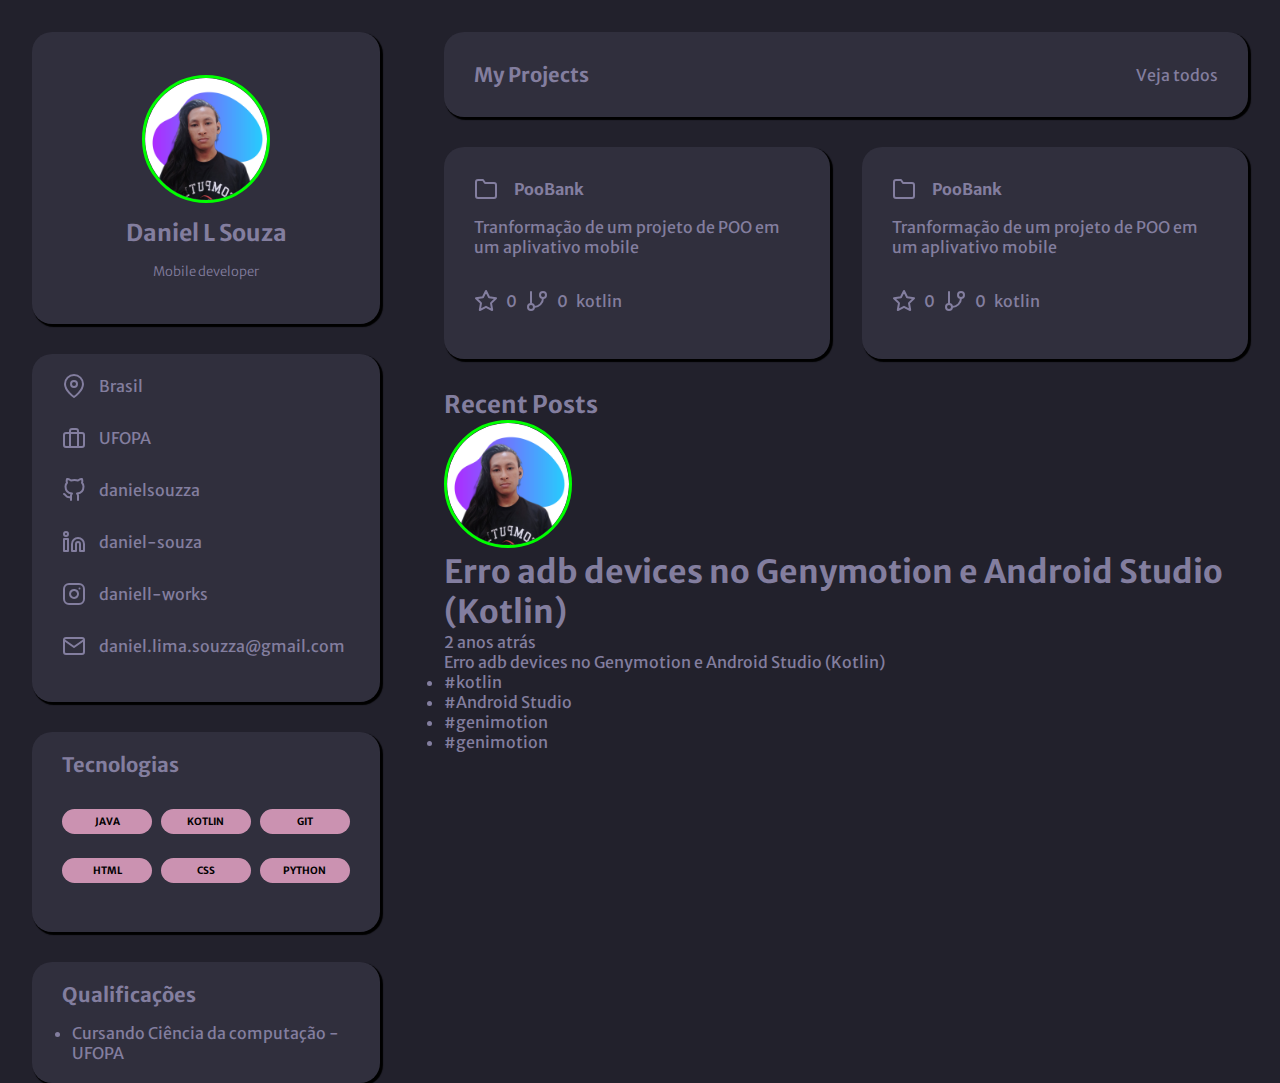
==== Portfolio/index.html @ 6a3a6810 "new projects" ====
<!DOCTYPE html>
<html lang="en">
<head>
    <meta charset="UTF-8">
    <meta http-equiv="X-UA-Compatible" content="IE=edge">
    <meta name="viewport" content="width=device-width, initial-scale=1.0">
    <title>Portfolio-DLS</title>
    <link rel="stylesheet" href="style.css">
    <link rel="preconnect" href="https://fonts.googleapis.com">
    <link rel="preconnect" href="https://fonts.gstatic.com" crossorigin>
    <link href="https://fonts.googleapis.com/css2?family=Merriweather+Sans:wght@300;400;500;700&display=swap" rel="stylesheet">
</head>
<body>
    <main class="conteainer"> 
        <section class="personal-infor">
            <div class="perfil theme">
                <img src="assets/profile-pic.png" alt="Daniel LS">
                <h2>Daniel L Souza</h2>
                <p>Mobile developer</p>
            </div>
            <div class="links theme">
                <ul>
                    <li class="link">
                        <svg width="24" height="24" viewBox="0 0 24 24" fill="none" xmlns="http://www.w3.org/2000/svg">
                            <path d="M21 10C21 17 12 23 12 23C12 23 3 17 3 10C3 7.61305 3.94821 5.32387 5.63604 3.63604C7.32387 1.94821 9.61305 1 12 1C14.3869 1 16.6761 1.94821 18.364 3.63604C20.0518 5.32387 21 7.61305 21 10Z" stroke="#837E9F" stroke-width="2" stroke-linecap="round" stroke-linejoin="round"/>
                            <path d="M12 13C13.6569 13 15 11.6569 15 10C15 8.34315 13.6569 7 12 7C10.3431 7 9 8.34315 9 10C9 11.6569 10.3431 13 12 13Z" stroke="#837E9F" stroke-width="2" stroke-linecap="round" stroke-linejoin="round"/>
                        </svg>
                        <a href="#">Brasil</a>
                    </li>
                    <li class="link">
                        <svg xmlns="http://www.w3.org/2000/svg" width="24" height="24" viewBox="0 0 24 24" fill="none" stroke="currentColor" stroke-width="2" stroke-linecap="round" stroke-linejoin="round" class="feather feather-briefcase">
                            <rect x="2" y="7" width="20" height="14" rx="2" ry="2"></rect>
                            <path d="M16 21V5a2 2 0 0 0-2-2h-4a2 2 0 0 0-2 2v16"></path>
                        </svg>
                        <a href="#">UFOPA</a>
                    </li>
                    <li class="link">
                        <svg xmlns="http://www.w3.org/2000/svg" width="24" height="24" viewBox="0 0 24 24" fill="none" stroke="currentColor" stroke-width="2" stroke-linecap="round" stroke-linejoin="round" class="feather feather-github">
                            <path d="M9 19c-5 1.5-5-2.5-7-3m14 6v-3.87a3.37 3.37 0 0 0-.94-2.61c3.14-.35 6.44-1.54 6.44-7A5.44 5.44 0 0 0 20 4.77 5.07 5.07 0 0 0 19.91 1S18.73.65 16 2.48a13.38 13.38 0 0 0-7 0C6.27.65 5.09 1 5.09 1A5.07 5.07 0 0 0 5 4.77a5.44 5.44 0 0 0-1.5 3.78c0 5.42 3.3 6.61 6.44 7A3.37 3.37 0 0 0 9 18.13V22">
                            </path>
                        </svg>
                        <a href="#">danielsouzza</a>
                    </li>
                    <li class="link">
                        <svg xmlns="http://www.w3.org/2000/svg" width="24" height="24" viewBox="0 0 24 24" fill="none" stroke="currentColor" stroke-width="2" stroke-linecap="round" stroke-linejoin="round" class="feather feather-linkedin">
                            <path d="M16 8a6 6 0 0 1 6 6v7h-4v-7a2 2 0 0 0-2-2 2 2 0 0 0-2 2v7h-4v-7a6 6 0 0 1 6-6z"></path>
                            <rect x="2" y="9" width="4" height="12"></rect>
                            <circle cx="4" cy="4" r="2"></circle>
                        </svg>
                        <a href="linkedin.com/in/daniel-souzza">daniel-souza</a>
                    </li>
                    <li class="link">
                        <svg xmlns="http://www.w3.org/2000/svg" width="24" height="24" viewBox="0 0 24 24" fill="none" stroke="currentColor" stroke-width="2" stroke-linecap="round" stroke-linejoin="round" class="feather feather-instagram">
                            <rect x="2" y="2" width="20" height="20" rx="5" ry="5"></rect>
                            <path d="M16 11.37A4 4 0 1 1 12.63 8 4 4 0 0 1 16 11.37z"></path>
                            <line x1="17.5" y1="6.5" x2="17.51" y2="6.5"></line>
                            </svg>
                        <a href="#">daniell-works</a>
                    </li>
                    <li class="link">
                        <svg xmlns="http://www.w3.org/2000/svg" width="24" height="24" viewBox="0 0 24 24" fill="none" stroke="currentColor" stroke-width="2" stroke-linecap="round" stroke-linejoin="round" class="feather feather-mail">
                            <path d="M4 4h16c1.1 0 2 .9 2 2v12c0 1.1-.9 2-2 2H4c-1.1 0-2-.9-2-2V6c0-1.1.9-2 2-2z"></path>
                            <polyline points="22,6 12,13 2,6"></polyline>
                            </svg>
                        <a href="#">daniel.lima.souzza@gmail.com</a>
                    </li>
                </ul>
            </div>
            <div class="technologies theme ">
                <h2 class="title">Tecnologias</h2>
                <ul>
                    <li class="tech">Java</li>
                    <li class="tech">Kotlin</li>
                    <li class="tech">Git</li>
                    <li class="tech">html</li>
                    <li class="tech">css</li>
                    <li class="tech">python</li>
                </ul>
            </div>
            <div class="qualification theme">
                <h2 class="title">Qualificações</h2>
                <ul>
                    <li class="">Cursando Ciência da computação - UFOPA</li>
                </ul>
            </div>
        </section>
        <section class="projects-infor">
                <header class="theme">
                    <h1 class="title">My Projects</h1>
                    <a href="#">Veja todos</a>
                </header>
                <main>
                    <section class="my-projects">
                        <div class="project-item theme">
                            <a href="#">
                                <span>
                                    <svg xmlns="http://www.w3.org/2000/svg" width="24" height="24" viewBox="0 0 24 24" fill="none" stroke="currentColor" stroke-width="2" stroke-linecap="round" stroke-linejoin="round" class="feather feather-folder">
                                        <path d="M22 19a2 2 0 0 1-2 2H4a2 2 0 0 1-2-2V5a2 2 0 0 1 2-2h5l2 3h9a2 2 0 0 1 2 2z"></path>
                                    </svg>
                                    PooBank
                                </span>
                                <p>Tranformação de um projeto de POO em um aplivativo mobile</p>
                                <div class="icon-align">
                                    <svg xmlns="http://www.w3.org/2000/svg" width="24" height="24" viewBox="0 0 24 24" fill="none" stroke="currentColor" stroke-width="2" stroke-linecap="round" stroke-linejoin="round" class="feather feather-star"><polygon points="12 2 15.09 8.26 22 9.27 17 14.14 18.18 21.02 12 17.77 5.82 21.02 7 14.14 2 9.27 8.91 8.26 12 2"></polygon>
                                    </svg>
                                    <p>0</p>
                                    <svg xmlns="http://www.w3.org/2000/svg" width="24" height="24" viewBox="0 0 24 24" fill="none" stroke="currentColor" stroke-width="2" stroke-linecap="round" stroke-linejoin="round" class="feather feather-git-branch"><line x1="6" y1="3" x2="6" y2="15"></line><circle cx="18" cy="6" r="3"></circle><circle cx="6" cy="18" r="3"></circle><path d="M18 9a9 9 0 0 1-9 9"></path>
                                    </svg>
                                    <p>0</p>
                                    <p>kotlin</p>
                                </div>
                            </a>
                        </div>
                        <div class="project-item theme">
                            <a href="#">
                                <span>
                                    <svg xmlns="http://www.w3.org/2000/svg" width="24" height="24" viewBox="0 0 24 24" fill="none" stroke="currentColor" stroke-width="2" stroke-linecap="round" stroke-linejoin="round" class="feather feather-folder">
                                        <path d="M22 19a2 2 0 0 1-2 2H4a2 2 0 0 1-2-2V5a2 2 0 0 1 2-2h5l2 3h9a2 2 0 0 1 2 2z"></path>
                                    </svg>
                                    PooBank
                                </span>
                                <p>Tranformação de um projeto de POO em um aplivativo mobile</p>
                                <div class="icon-align">
                                    <svg xmlns="http://www.w3.org/2000/svg" width="24" height="24" viewBox="0 0 24 24" fill="none" stroke="currentColor" stroke-width="2" stroke-linecap="round" stroke-linejoin="round" class="feather feather-star"><polygon points="12 2 15.09 8.26 22 9.27 17 14.14 18.18 21.02 12 17.77 5.82 21.02 7 14.14 2 9.27 8.91 8.26 12 2"></polygon>
                                    </svg>
                                    <p>0</p>
                                    <svg xmlns="http://www.w3.org/2000/svg" width="24" height="24" viewBox="0 0 24 24" fill="none" stroke="currentColor" stroke-width="2" stroke-linecap="round" stroke-linejoin="round" class="feather feather-git-branch"><line x1="6" y1="3" x2="6" y2="15"></line><circle cx="18" cy="6" r="3"></circle><circle cx="6" cy="18" r="3"></circle><path d="M18 9a9 9 0 0 1-9 9"></path>
                                    </svg>
                                    <p>0</p>
                                    <p>kotlin</p>
                                </div>
                            </a>
                        </div>
                    </section>
                    <section class="projects-recents">
                        <div>
                            <h2>Recent Posts</h2>
                        </div>

                        <div>
                            <img src="assets/profile-pic.png" alt="Daniel-LS">
                            <div>
                                <h1>Erro adb devices no Genymotion e Android Studio (Kotlin)</h1>
                                <p>2 anos atrás</p>
                                <p>Erro adb devices no Genymotion e Android Studio (Kotlin)</p>
                                <ul>
                                    <li>#kotlin</li>
                                    <li>#Android Studio</li>
                                    <li>#genimotion</li>
                                    <li>#genimotion</li>
                                </ul>
                            </div>
                        </div>
                    </section>
                </main>
        </section>
    </main>
</body>
</html>
---- Portfolio/style.css ----
*{
    color: var(--color-secundary);
    margin: 0;
    padding: 0;
    box-sizing: border-box;
    font-family: 'Merriweather Sans', sans-serif;
}

:root{
    --color-back: #22212C;
    --color-primary: #302F3D;
    --color-secundary: #837E9F;
    --color-others: #CB92B1;
    --color-border: #00FF00;
}

body{
    background: var(--color-back);
}

.conteainer{
    height: 100vh;
    display: flex;
    flex-wrap: wrap;

}

.personal-infor{
    flex: 1;
    display: flex;
    flex-direction: column;
    gap: 30px;
    margin: 2rem;
    grid-area: "perfil";
}

.theme{
    background-color: var(--color-primary);
    box-shadow: 2px 2px 1px 1px black;
    border-radius: 20px;
}

.perfil{
    justify-content: center;
    display: flex;
    align-items: center;
    flex-direction: column;
    min-width: 348px;
    min-height: 292px;
    gap: 1rem;
}


.perfil img,
.projects-recents img{
    border-radius: 50%;
    border: 3px solid var(--color-border);
    max-width: 50%;
    width: 128px;
    height: 128px;
}
.perfil h2{
    font-weight: 700;
    font-size: 23px;
    line-height: 28.91px;
}

.perfil p{
    font-weight: 300;
    font-size: 13px;
    line-height: 16.34px;
}

.links{
    min-width: 348px;
    min-height: 348px;
}

.links ul{
    display: flex;
    gap: 28px;
    padding: 20px 30px;
    flex-direction: column;
}


.link{
    display: flex;
    align-items: center;
    line-height: 0;
    gap: .8rem;
    list-style: none;
}

.link img{
    width: 24px;
    height: 24px;
    fill: white;
}

.link a{
    text-decoration: none;
}

.technologies{
    min-width: 348px;
    min-height: 200px;
    display: flex;
    padding: 20px 30px;
    flex-direction: column;
}

.title{
    font-size: 20px;
    font-weight: 700;
    line-height: 25px;
    letter-spacing: 0em;
    text-align: left;

}

.technologies li{
    margin-top: 1rem;
    display: flex;
    align-items: center;
    justify-content: center;
    font-weight: 700;
    font-size: 10px;
    line-height: 13px;
    text-align: center;
    text-transform: uppercase;
    min-width: 90px;
    min-height: 25px;
    color: black;
    border-radius: 30px;
    background-color: var(--color-others);

}

.technologies ul{
    margin-top: 1rem;
    justify-content: space-around;
    display: flex;
    flex-wrap: wrap;
    gap: 0.5rem;
    align-items: center;
}

.technologies li{
    list-style: none;
}

.qualification{
    min-width: 348px;
    min-height: auto;
    display: flex;
    padding: 20px 30px;
    flex-direction: column;
}

.qualification ul{
    margin-top: 1rem;
    padding-left: 10px;
    padding-right: 10px;
}


.projects-infor{
    margin: 2rem;
    flex: 4;

}

.projects-infor header{
    display: flex;
    align-items: center;
    justify-content: space-between;
    padding: 30px 30px;
}

.projects-infor header a{
    text-decoration: none;
}

.my-projects{
    flex-wrap: wrap;
    margin: 30px 0;
    display: flex;
    gap: 2rem;
    
}

.project-item{
    flex: 1;
    min-width: 348px;
    min-height: 186px;
    padding: 30px;
}

.project-item span{
    font-style: normal;
    font-weight: 700;
    font-size: 16px;
    line-height: 20px;
    display: flex;
    gap: 1rem;
    align-items: center;
}


.icon-align{
    margin: 1rem 0;
    display: flex;
    align-items: center;
    flex-wrap: nowrap;
    gap: .5rem;
}

.icon-align:nth-last-child(){
    align-self: end;
}


.project-item a{
    display: flex;
    flex-direction: column;
    flex-wrap: wrap;
    text-decoration: none;
    gap: 1rem;

}

.projects-recents{
    
}
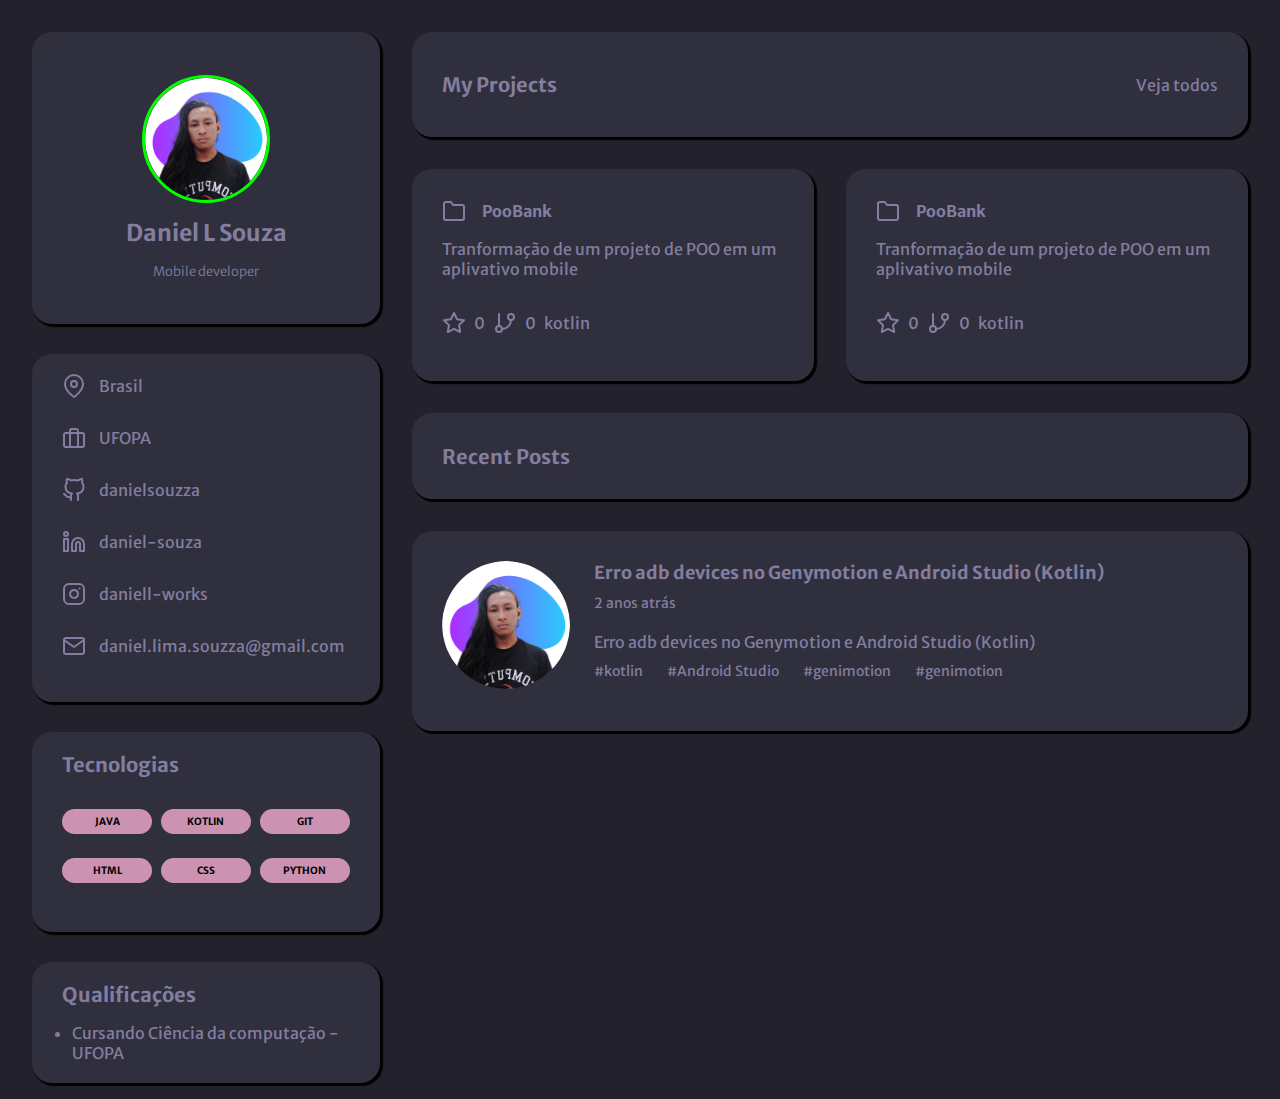
==== commit 625f2af0: "Portfolio" ====
--- a/Portfolio/index.html
+++ b/Portfolio/index.html
@@ -133,17 +133,17 @@
                         </div>
                     </section>
                     <section class="projects-recents">
-                        <div>
+                        <div class="theme">
                             <h2>Recent Posts</h2>
                         </div>
 
-                        <div>
+                        <div class="theme emphasis">
                             <img src="assets/profile-pic.png" alt="Daniel-LS">
                             <div>
-                                <h1>Erro adb devices no Genymotion e Android Studio (Kotlin)</h1>
-                                <p>2 anos atrás</p>
-                                <p>Erro adb devices no Genymotion e Android Studio (Kotlin)</p>
-                                <ul>
+                                <h2>Erro adb devices no Genymotion e Android Studio (Kotlin)</h2>
+                                <span class="mt-1">2 anos atrás</span>
+                                <p class="mt-2">Erro adb devices no Genymotion e Android Studio (Kotlin)</p>
+                                <ul class="mt-1">
                                     <li>#kotlin</li>
                                     <li>#Android Studio</li>
                                     <li>#genimotion</li>
--- a/Portfolio/style.css
+++ b/Portfolio/style.css
@@ -16,12 +16,13 @@
 
 body{
     background: var(--color-back);
+    padding: 2rem 2rem 1rem 2rem;
 }
 
 .conteainer{
-    height: 100vh;
-    display: flex;
-    flex-wrap: wrap;
+    display: flex;
+    flex-wrap: wrap;
+    gap: 2rem;
 
 }
 
@@ -30,7 +31,6 @@
     display: flex;
     flex-direction: column;
     gap: 30px;
-    margin: 2rem;
     grid-area: "perfil";
 }
 
@@ -166,16 +166,23 @@
 
 
 .projects-infor{
-    margin: 2rem;
+    display: flex;
+    flex-direction: column;
     flex: 4;
-
-}
-
+    gap: 2rem;
+
+}
+
+.projects-infor main{
+    display: flex;
+    flex-direction: column;
+    gap: 2rem;
+}
 .projects-infor header{
     display: flex;
     align-items: center;
     justify-content: space-between;
-    padding: 30px 30px;
+    padding: 40px 30px;
 }
 
 .projects-infor header a{
@@ -184,7 +191,6 @@
 
 .my-projects{
     flex-wrap: wrap;
-    margin: 30px 0;
     display: flex;
     gap: 2rem;
     
@@ -231,6 +237,73 @@
 }
 
 .projects-recents{
+    display: flex;
+    flex-direction: column;
+    gap: 2rem;
+}
+
+.projects-recents div:first-child{
+    min-height: 86px;
+    align-items:center;
+    display: flex;
+    padding-left: 30px;
     
 }
 
+.projects-recents div:first-child h2{
+    font-style: normal;
+    font-weight: 700;
+    font-size: 20px;
+    line-height: 25px;
+}
+
+.projects-recents img{
+    border: none;
+    border-radius: 100%;
+}
+
+.emphasis{
+    display: flex;
+    min-height: 200px;
+    padding: 30px;
+    gap: 1.5rem;
+}
+
+.emphasis div{
+    display: flex;
+    flex-direction: column;
+}
+
+.emphasis div h2{
+    font-style: normal;
+    font-weight: 700;
+    font-size: 18px;
+    line-height: 23px;
+}
+
+.emphasis div span{
+    font-style: normal;
+    font-weight: 400;
+    font-size: 14px;
+    line-height: 18px;
+}
+
+.emphasis div ul{
+    list-style: none;
+    display: flex;
+    flex-wrap: wrap;
+    gap: 1.5rem;
+    font-style: normal;
+    font-weight: 400;
+    font-size: 14px;
+    line-height: 18px;
+}
+
+.mt-1{
+    margin-top: 10px;
+}
+
+.mt-2{
+    margin-top: 20px;
+}
+
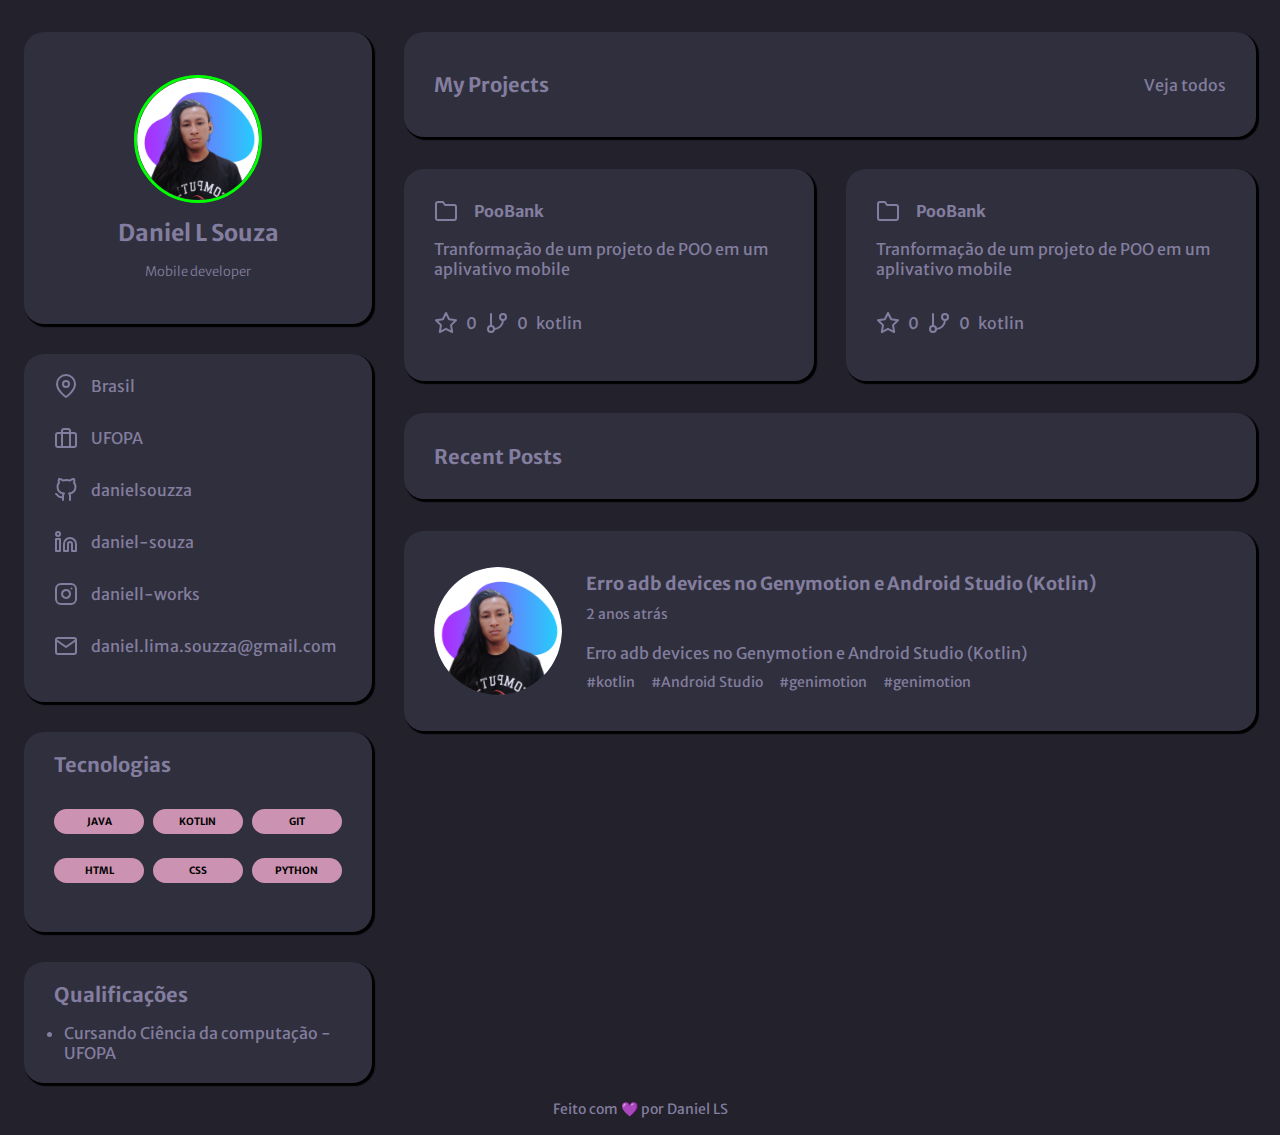
==== commit 38b57232: "Update portfolio" ====
--- a/Portfolio/index.html
+++ b/Portfolio/index.html
@@ -47,7 +47,7 @@
                             <rect x="2" y="9" width="4" height="12"></rect>
                             <circle cx="4" cy="4" r="2"></circle>
                         </svg>
-                        <a href="linkedin.com/in/daniel-souzza">daniel-souza</a>
+                        <a href="https://www.linkedin.com/in/daniel-souzza">daniel-souza</a>
                     </li>
                     <li class="link">
                         <svg xmlns="http://www.w3.org/2000/svg" width="24" height="24" viewBox="0 0 24 24" fill="none" stroke="currentColor" stroke-width="2" stroke-linecap="round" stroke-linejoin="round" class="feather feather-instagram">
@@ -155,5 +155,8 @@
                 </main>
         </section>
     </main>
+    <footer>
+        <h2>Feito com 💜 por Daniel LS</h2>
+    </footer>
 </body>
 </html>--- a/Portfolio/style.css
+++ b/Portfolio/style.css
@@ -16,7 +16,7 @@
 
 body{
     background: var(--color-back);
-    padding: 2rem 2rem 1rem 2rem;
+    padding: 2rem 1.5rem 1rem 1.5rem;
 }
 
 .conteainer{
@@ -31,7 +31,6 @@
     display: flex;
     flex-direction: column;
     gap: 30px;
-    grid-area: "perfil";
 }
 
 .theme{
@@ -264,6 +263,8 @@
 
 .emphasis{
     display: flex;
+    flex-wrap: wrap;
+    align-items: center;
     min-height: 200px;
     padding: 30px;
     gap: 1.5rem;
@@ -292,7 +293,7 @@
     list-style: none;
     display: flex;
     flex-wrap: wrap;
-    gap: 1.5rem;
+    gap: 1rem;
     font-style: normal;
     font-weight: 400;
     font-size: 14px;
@@ -307,3 +308,22 @@
     margin-top: 20px;
 }
 
+@media screen and (max-width: 1158px){
+    .emphasis {
+        justify-content: center;
+    }
+}
+
+footer{
+    margin-top: 1rem ;
+    display: flex;
+    align-items: center;
+    justify-content: center;
+}
+
+footer h2{
+    font-style: normal;
+    font-weight: 400;
+    font-size: 14px;
+    line-height: 20px;
+}
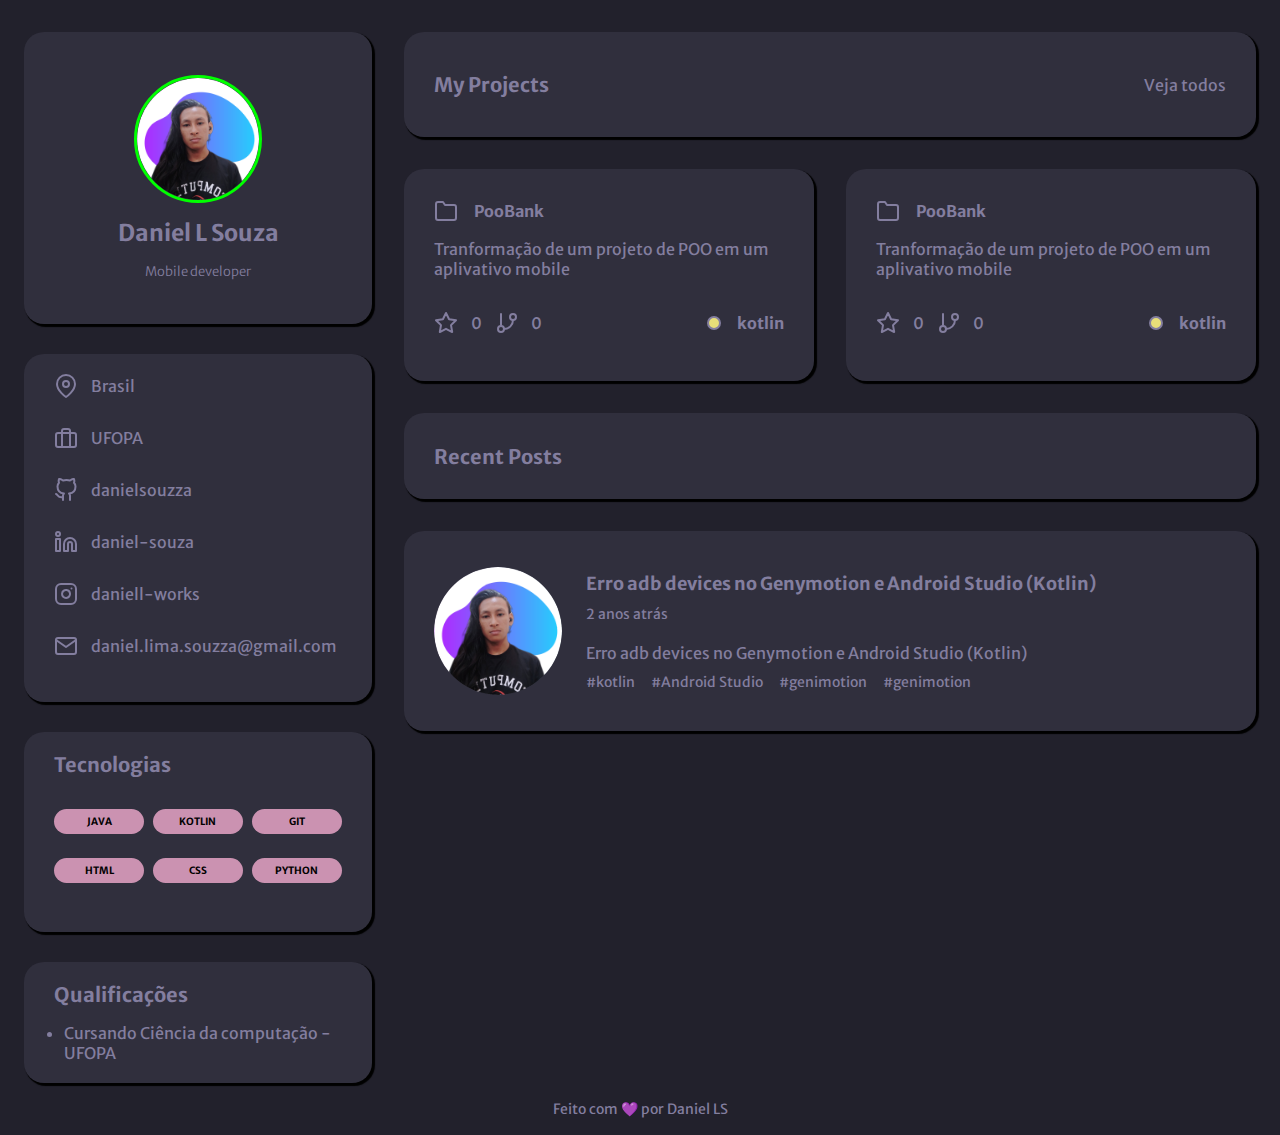
==== commit 24c1fa90: "Portfolio: UI Updates" ====
--- a/Portfolio/index.html
+++ b/Portfolio/index.html
@@ -101,13 +101,15 @@
                                 </span>
                                 <p>Tranformação de um projeto de POO em um aplivativo mobile</p>
                                 <div class="icon-align">
-                                    <svg xmlns="http://www.w3.org/2000/svg" width="24" height="24" viewBox="0 0 24 24" fill="none" stroke="currentColor" stroke-width="2" stroke-linecap="round" stroke-linejoin="round" class="feather feather-star"><polygon points="12 2 15.09 8.26 22 9.27 17 14.14 18.18 21.02 12 17.77 5.82 21.02 7 14.14 2 9.27 8.91 8.26 12 2"></polygon>
-                                    </svg>
-                                    <p>0</p>
-                                    <svg xmlns="http://www.w3.org/2000/svg" width="24" height="24" viewBox="0 0 24 24" fill="none" stroke="currentColor" stroke-width="2" stroke-linecap="round" stroke-linejoin="round" class="feather feather-git-branch"><line x1="6" y1="3" x2="6" y2="15"></line><circle cx="18" cy="6" r="3"></circle><circle cx="6" cy="18" r="3"></circle><path d="M18 9a9 9 0 0 1-9 9"></path>
-                                    </svg>
-                                    <p>0</p>
-                                    <p>kotlin</p>
+                                    <div>
+                                        <svg xmlns="http://www.w3.org/2000/svg" width="24" height="24" viewBox="0 0 24 24" fill="none" stroke="currentColor" stroke-width="2" stroke-linecap="round" stroke-linejoin="round" class="feather feather-star"><polygon points="12 2 15.09 8.26 22 9.27 17 14.14 18.18 21.02 12 17.77 5.82 21.02 7 14.14 2 9.27 8.91 8.26 12 2"></polygon>
+                                        </svg>
+                                        <p>0</p>
+                                        <svg xmlns="http://www.w3.org/2000/svg" width="24" height="24" viewBox="0 0 24 24" fill="none" stroke="currentColor" stroke-width="2" stroke-linecap="round" stroke-linejoin="round" class="feather feather-git-branch"><line x1="6" y1="3" x2="6" y2="15"></line><circle cx="18" cy="6" r="3"></circle><circle cx="6" cy="18" r="3"></circle><path d="M18 9a9 9 0 0 1-9 9"></path>
+                                        </svg>
+                                        <p>0</p>
+                                    </div>
+                                    <span>kotlin</span>
                                 </div>
                             </a>
                         </div>
@@ -121,13 +123,16 @@
                                 </span>
                                 <p>Tranformação de um projeto de POO em um aplivativo mobile</p>
                                 <div class="icon-align">
-                                    <svg xmlns="http://www.w3.org/2000/svg" width="24" height="24" viewBox="0 0 24 24" fill="none" stroke="currentColor" stroke-width="2" stroke-linecap="round" stroke-linejoin="round" class="feather feather-star"><polygon points="12 2 15.09 8.26 22 9.27 17 14.14 18.18 21.02 12 17.77 5.82 21.02 7 14.14 2 9.27 8.91 8.26 12 2"></polygon>
-                                    </svg>
-                                    <p>0</p>
-                                    <svg xmlns="http://www.w3.org/2000/svg" width="24" height="24" viewBox="0 0 24 24" fill="none" stroke="currentColor" stroke-width="2" stroke-linecap="round" stroke-linejoin="round" class="feather feather-git-branch"><line x1="6" y1="3" x2="6" y2="15"></line><circle cx="18" cy="6" r="3"></circle><circle cx="6" cy="18" r="3"></circle><path d="M18 9a9 9 0 0 1-9 9"></path>
-                                    </svg>
-                                    <p>0</p>
-                                    <p>kotlin</p>
+                                    <div>
+                                        <svg xmlns="http://www.w3.org/2000/svg" width="24" height="24" viewBox="0 0 24 24" fill="none" stroke="currentColor" stroke-width="2" stroke-linecap="round" stroke-linejoin="round" class="feather feather-star"><polygon points="12 2 15.09 8.26 22 9.27 17 14.14 18.18 21.02 12 17.77 5.82 21.02 7 14.14 2 9.27 8.91 8.26 12 2"></polygon>
+                                        </svg>
+                                        <p>0</p>
+                                        <svg xmlns="http://www.w3.org/2000/svg" width="24" height="24" viewBox="0 0 24 24" fill="none" stroke="currentColor" stroke-width="2" stroke-linecap="round" stroke-linejoin="round" class="feather feather-git-branch"><line x1="6" y1="3" x2="6" y2="15"></line><circle cx="18" cy="6" r="3"></circle><circle cx="6" cy="18" r="3"></circle><path d="M18 9a9 9 0 0 1-9 9"></path>
+                                        </svg>
+                                        <p>0</p>
+                                    </div>
+                                        
+                                    <span>kotlin</span>
                                 </div>
                             </a>
                         </div>
--- a/Portfolio/style.css
+++ b/Portfolio/style.css
@@ -216,14 +216,28 @@
 .icon-align{
     margin: 1rem 0;
     display: flex;
-    align-items: center;
-    flex-wrap: nowrap;
+    line-height: 0;
+    align-items: center;
+    justify-content: space-between;
+    flex-wrap: wrap;
     gap: .5rem;
 }
 
-.icon-align:nth-last-child(){
-    align-self: end;
-}
+.icon-align div{
+    display: flex;
+    align-items: center;
+    gap: .8rem;
+}
+
+.icon-align span::before{
+    content: '';
+    border-radius: 50%;
+    background-color: #E7DE79;
+    border: 2px solid #837E9F;
+    width: 10px;
+    height: 10px;
+}
+
 
 
 .project-item a{
